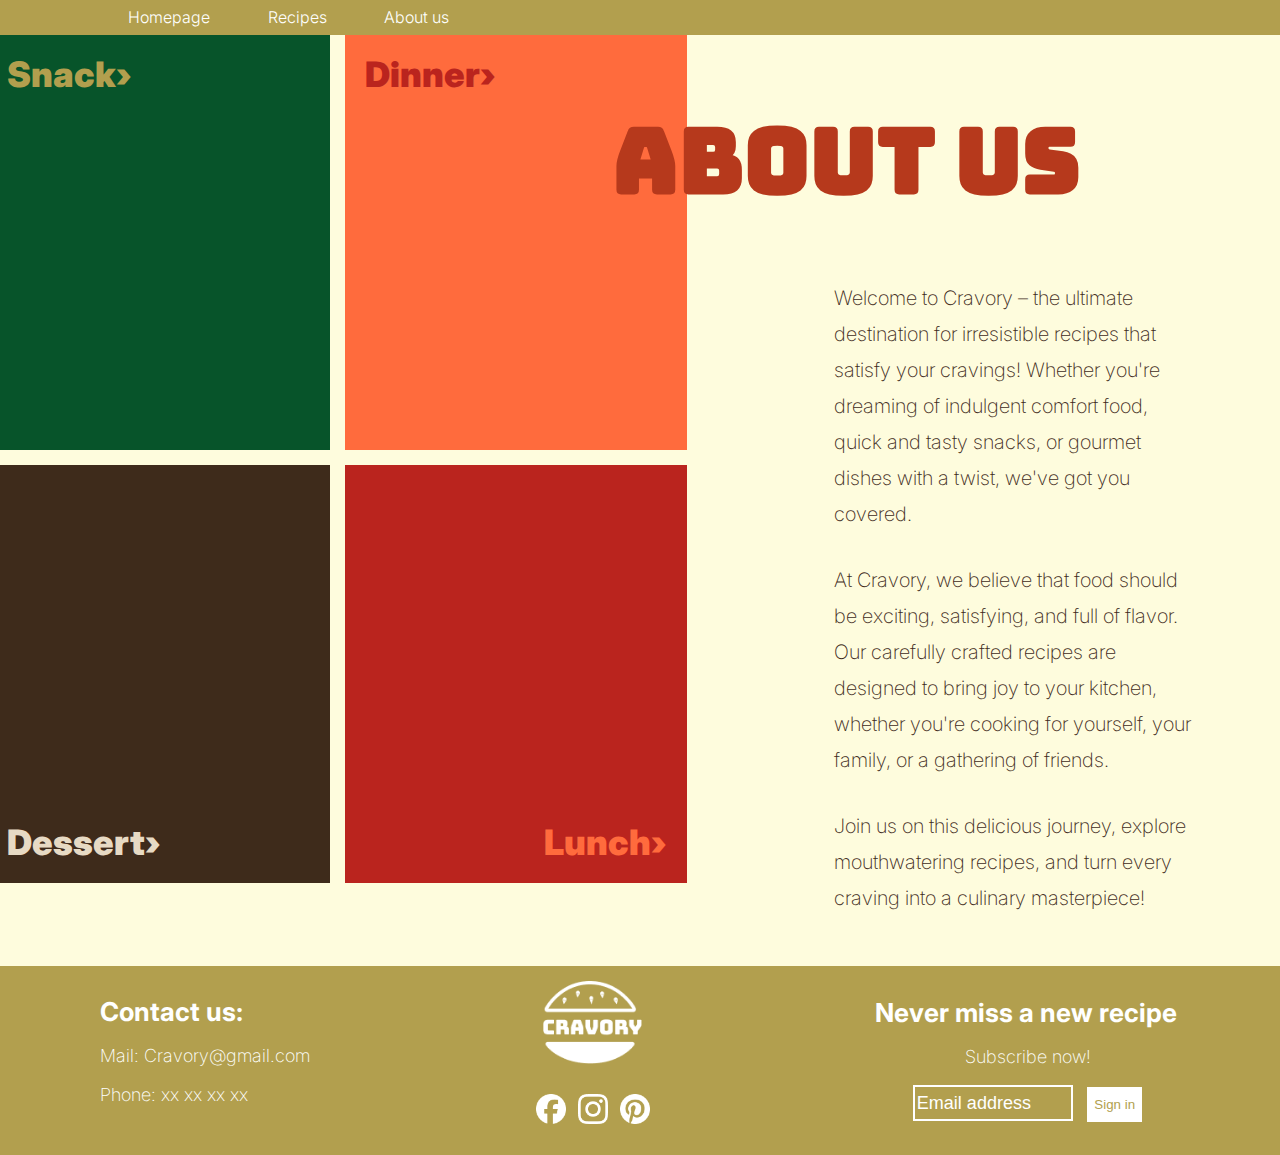
==== about_us.html @ 660bd15a "delete header" ====
<!DOCTYPE html>
<html lang="en">
  <head>
    <meta charset="UTF-8" />
    <meta name="viewport" content="width=device-width, initial-scale=1.0" />
    <title>Cravory</title>
    <link rel="stylesheet" href="base/base.css" />
    <link rel="stylesheet" href="css/about_us.css" />
    <link rel="stylesheet" href="base/footer.css" />
    <style>
      @import url("https://fonts.googleapis.com/css2?family=Inter:wght@100..900&display=swap");
      @import url("https://fonts.googleapis.com/css2?family=Bungee&display=swap");
    </style>
  </head>
  <body>
    <header>
      <nav class="menulinje">
        <ul class="menupunkter">
          <a href="index.html" class="menupunkt"><li>Homepage</li></a>
          <a href="recipes.html" class="menupunkt"><li>Recipes</li></a>
          <a href="about_us.html" class="menupunkt"><li>About us</li></a>
        </ul>
      </nav>
    </header>

    <main>
      <!-- Tekst og overskrift i højre side -->
      <div class="text-wrapper">
        <h1 class="overskrift">ABOUT US</h1>
        <div class="text-container">
          <p>
            Welcome to Cravory – the ultimate destination for irresistible
            recipes that satisfy your cravings! Whether you're dreaming of
            indulgent comfort food, quick and tasty snacks, or gourmet dishes
            with a twist, we've got you covered.
          </p>

          <p>
            At Cravory, we believe that food should be exciting, satisfying, and
            full of flavor. Our carefully crafted recipes are designed to bring
            joy to your kitchen, whether you're cooking for yourself, your
            family, or a gathering of friends.
          </p>

          <p>
            Join us on this delicious journey, explore mouthwatering recipes,
            and turn every craving into a culinary masterpiece!
          </p>
        </div>
      </div>
      <!-- Grid Container med kasser i venstre side -->
      <div class="grid-container">
        <a href="snack.html" class="grid-item snack">Snack<span>›</span></a>
        <a href="dinner.html" class="grid-item dinner">Dinner<span>›</span></a>
        <a href="dessert.html" class="grid-item dessert"
          >Dessert<span>›</span></a
        >
        <a href="lunch.html" class="grid-item lunch">Lunch<span>›</span></a>
      </div>
    </main>

    <footer>
      <div class="footer_content">
        <div class="f_left">
          <h2>Contact us:</h2>
          <p>Mail: Cravory@gmail.com</p>
          <p>Phone: xx xx xx xx</p>
        </div>

        <div class="f_mid">
          <div class="f_logo">
            <img src="./img/logo.png" alt="logo" />
          </div>
          <div class="f_icon">
            <img class="s_icon" src="./img/fbicon.png" alt="Facebook ikon" />
            <img class="s_icon" src="./img/igicon.png" alt="Instagram ikon" />
            <img class="s_icon" src="./img/picon.png" alt="Pinterest ikon" />
          </div>
        </div>

        <div class="f_right">
          <h2>Never miss a new recipe</h2>
          <p>Subscribe now!</p>
          <form action="submit_form.php" method="POST">
            <input
              type="email"
              id="email"
              placeholder="Email address"
              required
            />
            <button type="submit">Sign in</button>
          </form>
        </div>
      </div>
    </footer>
  </body>
</html>
---- base/base.css ----
body,
main {
  margin: 0;
  padding: 0;
  background-color: #fefcdd;
}

.menupunkt {
  color: white;
  text-decoration: none;
}

.menupunkter {
  list-style-type: none;
  display: flex;
  justify-content: center;
  text-align: center;
  gap: 10%;
  font-family: "Inter";
  font-weight: 300;
  line-height: 20%;
  font-size: 100%;
  padding: 0;
}

.menulinje {
  position: fixed;
  width: 100%;
  background-color: #b29f4e;
  z-index: 1000;
}

@media (min-width: 768px) {
  .menupunkter {
    gap: 5%;
    font-size: 110%;
    justify-content: left;
    padding-left: 10%;
  }
}
---- css/about_us.css ----
body,
main {
  margin: 0;
  padding: 0;
  background-color: #fefcdd;
}

/* Grid Container - Større layout */
.grid-container {
  display: grid;
  grid-template-columns: 1fr 1fr;
  grid-template-rows: 1fr 1fr;
  gap: 12px;
  width: 450px; /* Større bredde */
  height: 600px; /* Større højde */
  font-family: "Inter", sans-serif;
  font-weight: 900;
}

/* Grid Items */
.grid-item {
  display: flex;
  align-items: start;
  justify-content: left;
  padding: 20px;
  font-size: 32px; /* Større tekst */
  font-weight: bold;
  text-decoration: none;
  text-transform: uppercase;
  position: relative;
}

/* Individuelle boksfarver */
.snack {
  background-color: #07542a;
  color: #b29f4e;
  text-transform: none;
  font-weight: 900;
  font-size: 220%;
}

.dinner {
  background-color: #ff6b3d;
  color: #ba241e;
  justify-content: left;
  text-transform: none;
  font-weight: 900;
  font-size: 220%;
}

.dessert {
  background-color: #3e2b1b;
  color: #e7dac4;
  align-items: end;
  text-transform: none;
  font-weight: 900;
  font-size: 220%;
}

.lunch {
  background-color: #ba241e;
  color: #ff6b3d;
  justify-content: right;
  align-items: end;
  text-transform: none;
  font-weight: 900;
  font-size: 220%;
}

/* Tekstrotation til at matche billedet */
.snack span {
  transform: rotate(0deg);
}

.dinner span {
  transform: rotate(0deg);
}

.dessert span {
  transform: rotate(0deg);
  display: inline-block;
}

.lunch span {
  transform: rotate(0deg);
}

/* Hover-effekt */
.grid-item:hover {
  opacity: 0.8;
}

.text-container {
  max-width: 400px; /* Begrænser bredden, så teksten bliver smal */
  margin: 0;
  text-align: left; /* Holder teksten venstrejusteret */
  line-height: 1.6; /* Gør teksten mere læsbar */
  font-size: 12px; /* Lidt større skrift */
  font-family: "Inter", sans-serif;
  color: #3e2b1b; /* Mørk brun farve for bedre kontrast */
  padding: 20px;
  font-weight: 200;
}
.overskrift {
  font-family: "Bungee", sans-serif;
  font-size: 30px;
  color: #b6391c;
  margin-top: 15%;
  margin-bottom: 1px;
  text-align: left;
}
/* Tekst og overskrift er i højre side */
.text-wrapper {
  display: flex;
  flex-direction: column;
  height: 100%;
  padding-left: 10px;
  order: 2; /* Flytter tekst-sektionen til højre */
}

@media (min-width: 700px) {
  .menupunkter {
    gap: 5%;
    font-size: 100%;
  }
  body,
  html {
    margin: 0;
    padding: 0;
    width: 100vw;
    overflow-x: hidden;
  }

  /* Bytter om på rækkefølgen: tekst til højre, kasser til venstre */
  main {
    display: grid;
    grid-template-columns: 1.2fr 1fr; /* 1.2fr = tekst, 1fr = kasser */
    gap: 40px;
    align-items: start;
    width: 90vw;
    margin: 0 auto;
    padding: 0;
  }

  /* Tekst og overskrift er i højre side */
  .text-wrapper {
    display: flex;
    flex-direction: column;
    justify-content: flex-start;
    align-items: flex-start;
    height: 100%;
    padding-left: 10px;
    order: 2; /* Flytter tekst-sektionen til højre */
  }

  /* Overskrift */
  .overskrift {
    font-family: "Bungee", sans-serif;
    font-size: 90px;
    color: #b6391c;
    margin-top: 25%;
    margin-bottom: 5%;
    text-align: left;
    margin-left: -50%;
    z-index: 20;
  }

  /* Tekst-container */
  .text-container {
    max-width: 600px;
    text-align: left;
    font-size: 20px;
    font-weight: 200;
    line-height: 1.8;
  }

  .text-container p {
    margin-bottom: 30px; /* Øger mellemrum mellem afsnit */
  }

  /* Grid Container - nu i venstre side */
  .grid-container {
    display: grid;
    grid-template-columns: 1fr 1fr;
    grid-template-rows: 1fr 1fr;
    gap: 15px;
    width: 700px;
    height: 850px;
    margin-left: -11%;
    margin-top: 4.7%;
    order: 1; /* Flytter grid-container til venstre */
    font-family: "Inter", sans-serif;
    font-weight: 900;
    text-transform: none;
  }

  /* Grid Items */
}
---- base/footer.css ----
footer {
  background-color: #b29f4e;
  color: white;
  margin: 0;
}
footer h2 {
  font-family: "Inter";
  font-size: 26px;
  margin: 3px 3px 3px 0px;
  margin-top: -16px;
}
footer p {
  font-size: 18px;
  font-family: "Inter";
  font-weight: 200;
}
.s_icon {
  max-width: 30px;
  max-height: 30px;
  padding: 4px;
}
.footer_content {
  display: flex;
  justify-content: space-between;
  align-items: center;
  padding: 15px 100px 0px 100px;
}

.f_logo img {
  max-width: 100px;
  max-height: 90px;
}

.f_mid {
  display: grid;
  grid-template-columns: 1fr;
  grid-template-rows: 1fr 1fr;
  place-items: center;
}
.f_right {
  text-align: center;
}
button {
  background-color: white;
  border: 1px solid white;
  color: #b29f4e;
  height: 35px;
}
input {
  border: 2px solid white;
  background-color: #b29f4e;
  width: 50%;
  margin-right: 10px;
  height: 30px;
}
input[type="email"] {
  color: white;
  outline: none;
  font-size: 15px;
}
input::placeholder {
  font-size: 18px;
  color: white;
}
@media (width <= 1100px) {
  .f_logo img {
    max-width: 80px;
    max-height: 90px;
  }
  .s_icon {
    max-width: 23px;
  }
  .footer_content {
    padding: 15px 70px 0px 70px;
  }
  footer h2 {
    font-size: 20px;
    margin: 3px 3px 3px 0px;
  }
  footer p {
    font-size: 15px;
  }
}
@media (max-width: 768px) {
  .footer_content {
    flex-direction: column;
    align-items: flex-start;
    justify-content: flex-start;
    padding: 15px 30px 0px 30px;
    margin-top: 2.7%;
  }
  .f_mid {
    grid-template-rows: 1fr;
    order: 1;
  }
  .f_logo img {
    display: none;
  }
  .f_right {
    text-align: left;
    margin-top: 7%;
  }
  .f_left {
    margin-top: 2%;
  }
  .s_icon {
    transform: scale(1.7);
    margin: 20px 27px 15px 3px;
  }
}
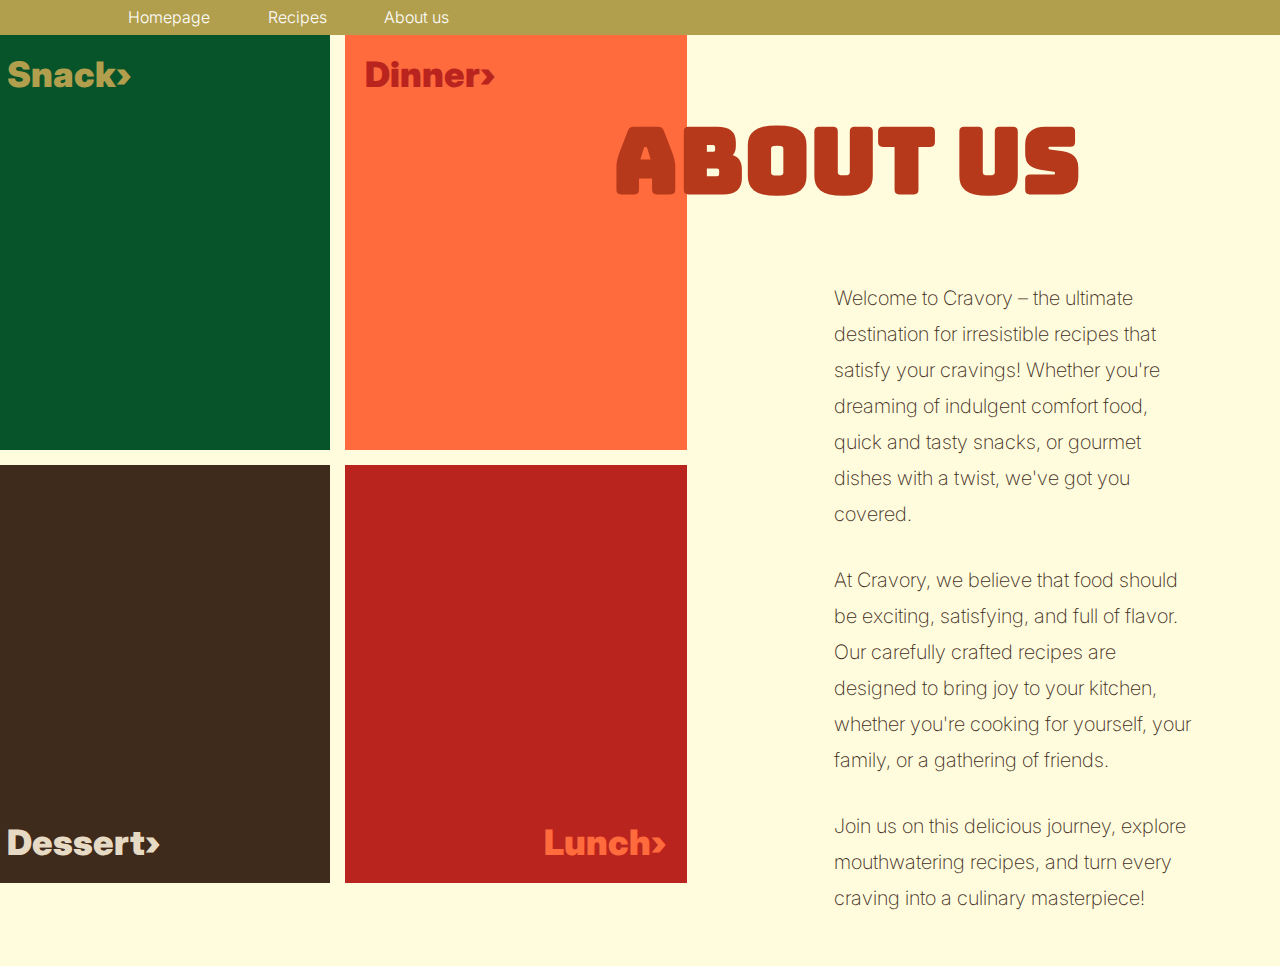
==== commit cf13f2bc: "add about us changes" ====
--- a/about_us.html
+++ b/about_us.html
@@ -6,7 +6,6 @@
     <title>Cravory</title>
     <link rel="stylesheet" href="base/base.css" />
     <link rel="stylesheet" href="css/about_us.css" />
-    <link rel="stylesheet" href="base/footer.css" />
     <style>
       @import url("https://fonts.googleapis.com/css2?family=Inter:wght@100..900&display=swap");
       @import url("https://fonts.googleapis.com/css2?family=Bungee&display=swap");
@@ -28,70 +27,24 @@
       <div class="text-wrapper">
         <h1 class="overskrift">ABOUT US</h1>
         <div class="text-container">
+          <p>Welcome to Cravory – the ultimate destination for irresistible recipes that satisfy your cravings! Whether you're dreaming of indulgent comfort food, quick and tasty snacks, or gourmet dishes with a twist, we've got you covered.</p>
+
           <p>
-            Welcome to Cravory – the ultimate destination for irresistible
-            recipes that satisfy your cravings! Whether you're dreaming of
-            indulgent comfort food, quick and tasty snacks, or gourmet dishes
-            with a twist, we've got you covered.
+            At Cravory, we believe that food should be exciting, satisfying, and full of flavor. Our carefully crafted recipes are designed to bring joy to your kitchen, whether you're cooking for yourself, your family, or a gathering of friends.
           </p>
 
-          <p>
-            At Cravory, we believe that food should be exciting, satisfying, and
-            full of flavor. Our carefully crafted recipes are designed to bring
-            joy to your kitchen, whether you're cooking for yourself, your
-            family, or a gathering of friends.
-          </p>
-
-          <p>
-            Join us on this delicious journey, explore mouthwatering recipes,
-            and turn every craving into a culinary masterpiece!
-          </p>
+          <p>Join us on this delicious journey, explore mouthwatering recipes, and turn every craving into a culinary masterpiece!</p>
         </div>
       </div>
       <!-- Grid Container med kasser i venstre side -->
       <div class="grid-container">
         <a href="snack.html" class="grid-item snack">Snack<span>›</span></a>
         <a href="dinner.html" class="grid-item dinner">Dinner<span>›</span></a>
-        <a href="dessert.html" class="grid-item dessert"
-          >Dessert<span>›</span></a
-        >
+        <a href="dessert.html" class="grid-item dessert">Dessert<span>›</span></a>
         <a href="lunch.html" class="grid-item lunch">Lunch<span>›</span></a>
       </div>
     </main>
 
-    <footer>
-      <div class="footer_content">
-        <div class="f_left">
-          <h2>Contact us:</h2>
-          <p>Mail: Cravory@gmail.com</p>
-          <p>Phone: xx xx xx xx</p>
-        </div>
-
-        <div class="f_mid">
-          <div class="f_logo">
-            <img src="./img/logo.png" alt="logo" />
-          </div>
-          <div class="f_icon">
-            <img class="s_icon" src="./img/fbicon.png" alt="Facebook ikon" />
-            <img class="s_icon" src="./img/igicon.png" alt="Instagram ikon" />
-            <img class="s_icon" src="./img/picon.png" alt="Pinterest ikon" />
-          </div>
-        </div>
-
-        <div class="f_right">
-          <h2>Never miss a new recipe</h2>
-          <p>Subscribe now!</p>
-          <form action="submit_form.php" method="POST">
-            <input
-              type="email"
-              id="email"
-              placeholder="Email address"
-              required
-            />
-            <button type="submit">Sign in</button>
-          </form>
-        </div>
-      </div>
-    </footer>
+    <footer></footer>
   </body>
 </html>
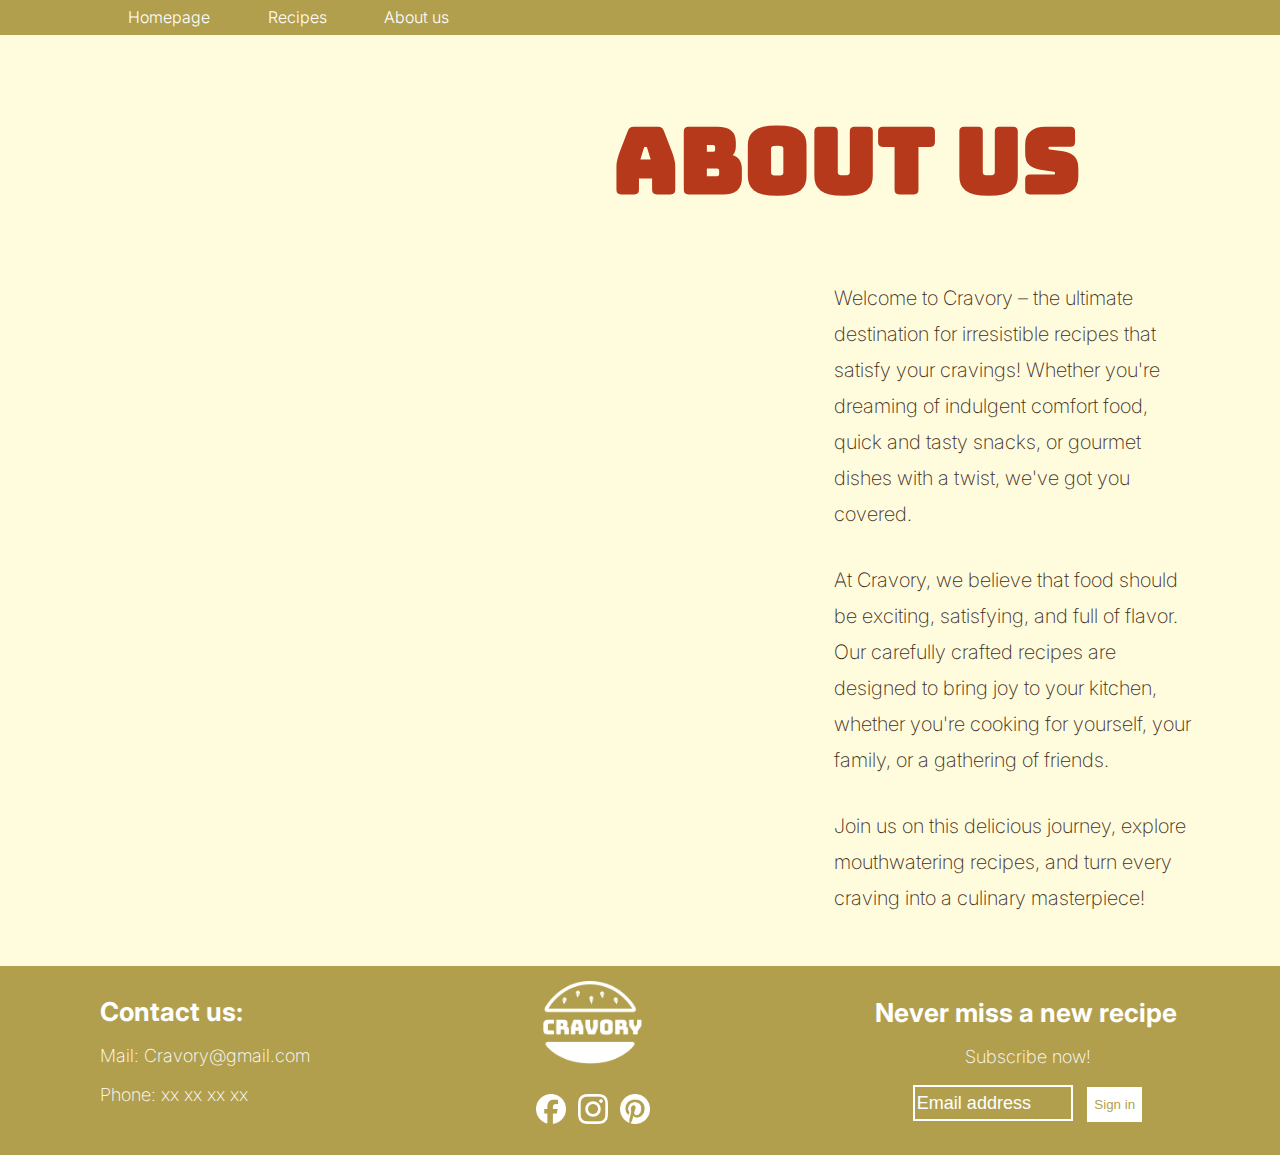
==== commit 072b5dbd: "Merge branch 'main' into nybranch" ====
--- a/about_us.html
+++ b/about_us.html
@@ -6,6 +6,7 @@
     <title>Cravory</title>
     <link rel="stylesheet" href="base/base.css" />
     <link rel="stylesheet" href="css/about_us.css" />
+    <link rel="stylesheet" href="base/footer.css" />
     <style>
       @import url("https://fonts.googleapis.com/css2?family=Inter:wght@100..900&display=swap");
       @import url("https://fonts.googleapis.com/css2?family=Bungee&display=swap");
@@ -38,13 +39,43 @@
       </div>
       <!-- Grid Container med kasser i venstre side -->
       <div class="grid-container">
-        <a href="snack.html" class="grid-item snack">Snack<span>›</span></a>
-        <a href="dinner.html" class="grid-item dinner">Dinner<span>›</span></a>
-        <a href="dessert.html" class="grid-item dessert">Dessert<span>›</span></a>
-        <a href="lunch.html" class="grid-item lunch">Lunch<span>›</span></a>
+
       </div>
     </main>
 
-    <footer></footer>
+    <footer>
+      <div class="footer_content">
+        <div class="f_left">
+          <h2>Contact us:</h2>
+          <p>Mail: Cravory@gmail.com</p>
+          <p>Phone: xx xx xx xx</p>
+        </div>
+
+        <div class="f_mid">
+          <div class="f_logo">
+            <img src="./img/logo.png" alt="logo" />
+          </div>
+          <div class="f_icon">
+            <img class="s_icon" src="./img/fbicon.png" alt="Facebook ikon" />
+            <img class="s_icon" src="./img/igicon.png" alt="Instagram ikon" />
+            <img class="s_icon" src="./img/picon.png" alt="Pinterest ikon" />
+          </div>
+        </div>
+
+        <div class="f_right">
+          <h2>Never miss a new recipe</h2>
+          <p>Subscribe now!</p>
+          <form action="submit_form.php" method="POST">
+            <input
+              type="email"
+              id="email"
+              placeholder="Email address"
+              required
+            />
+            <button type="submit">Sign in</button>
+          </form>
+        </div>
+      </div>
+    </footer>
   </body>
 </html>
--- a/base/footer.css
+++ b/base/footer.css
@@ -0,0 +1,110 @@
+footer {
+  background-color: #b29f4e;
+  color: white;
+  margin: 0;
+}
+footer h2 {
+  font-family: "Inter";
+  font-size: 26px;
+  margin: 3px 3px 3px 0px;
+  margin-top: -16px;
+}
+footer p {
+  font-size: 18px;
+  font-family: "Inter";
+  font-weight: 200;
+}
+.s_icon {
+  max-width: 30px;
+  max-height: 30px;
+  padding: 4px;
+}
+.footer_content {
+  display: flex;
+  justify-content: space-between;
+  align-items: center;
+  padding: 15px 100px 0px 100px;
+}
+
+.f_logo img {
+  max-width: 100px;
+  max-height: 90px;
+}
+
+.f_mid {
+  display: grid;
+  grid-template-columns: 1fr;
+  grid-template-rows: 1fr 1fr;
+  place-items: center;
+}
+.f_right {
+  text-align: center;
+}
+button {
+  background-color: white;
+  border: 1px solid white;
+  color: #b29f4e;
+  height: 35px;
+}
+input {
+  border: 2px solid white;
+  background-color: #b29f4e;
+  width: 50%;
+  margin-right: 10px;
+  height: 30px;
+}
+input[type="email"] {
+  color: white;
+  outline: none;
+  font-size: 15px;
+}
+input::placeholder {
+  font-size: 18px;
+  color: white;
+}
+@media (width <= 1100px) {
+  .f_logo img {
+    max-width: 80px;
+    max-height: 90px;
+  }
+  .s_icon {
+    max-width: 23px;
+  }
+  .footer_content {
+    padding: 15px 70px 0px 70px;
+  }
+  footer h2 {
+    font-size: 20px;
+    margin: 3px 3px 3px 0px;
+  }
+  footer p {
+    font-size: 15px;
+  }
+}
+@media (max-width: 768px) {
+  .footer_content {
+    flex-direction: column;
+    align-items: flex-start;
+    justify-content: flex-start;
+    padding: 15px 30px 0px 30px;
+    margin-top: 2.7%;
+  }
+  .f_mid {
+    grid-template-rows: 1fr;
+    order: 1;
+  }
+  .f_logo img {
+    display: none;
+  }
+  .f_right {
+    text-align: left;
+    margin-top: 7%;
+  }
+  .f_left {
+    margin-top: 2%;
+  }
+  .s_icon {
+    transform: scale(1.7);
+    margin: 20px 27px 15px 3px;
+  }
+}
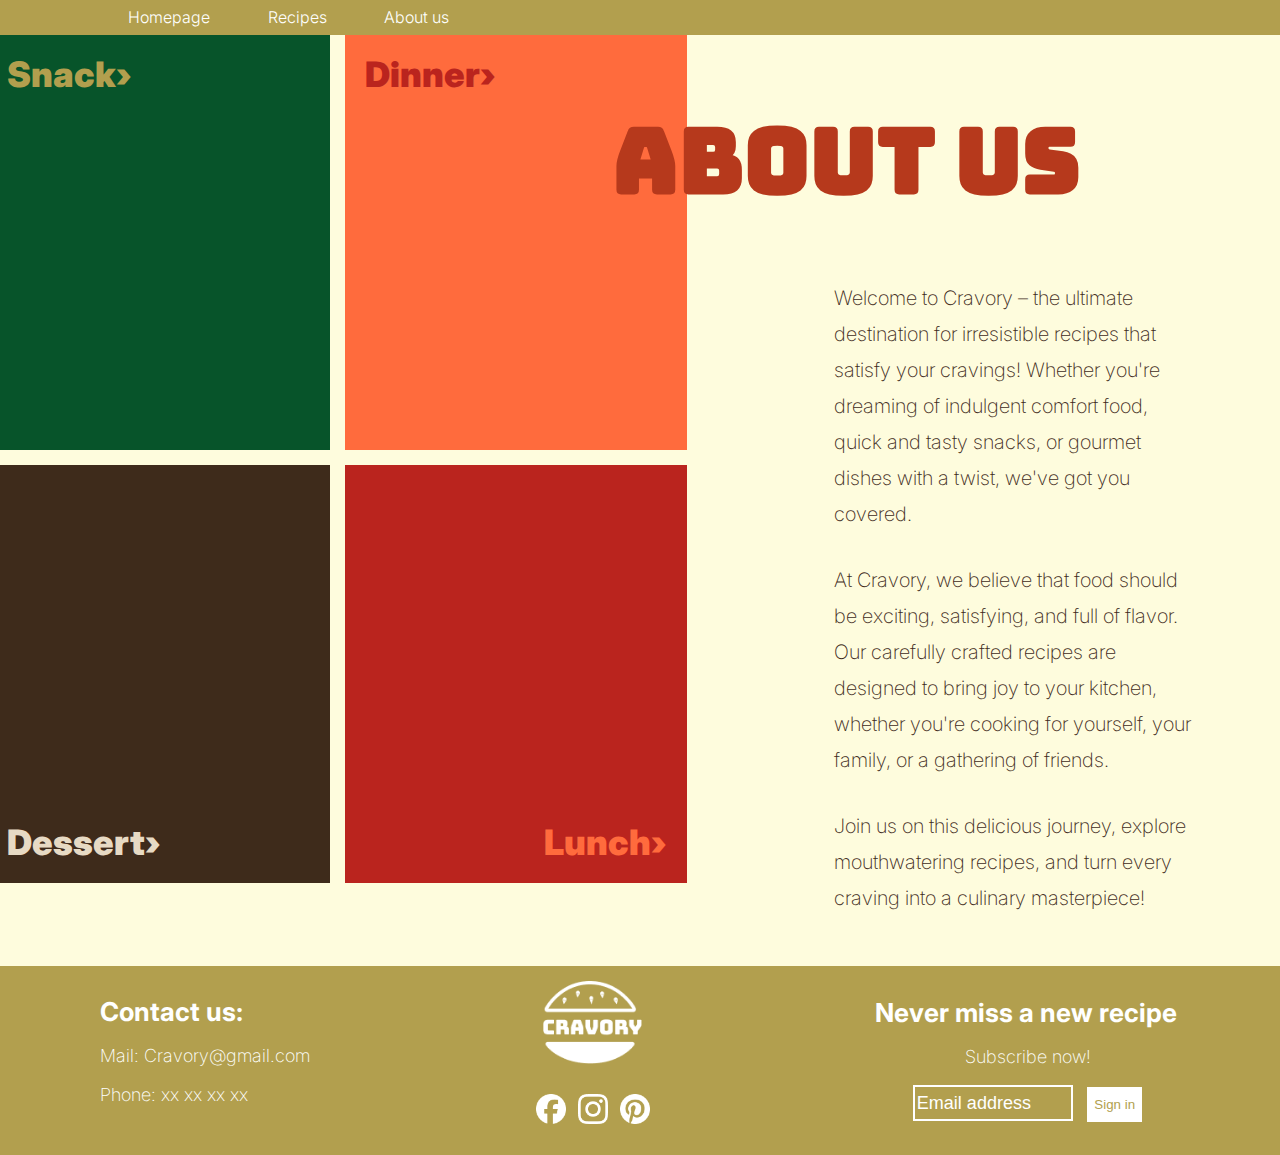
==== commit 75627a77: "recipe links sat ind" ====
--- a/about_us.html
+++ b/about_us.html
@@ -37,8 +37,16 @@
           <p>Join us on this delicious journey, explore mouthwatering recipes, and turn every craving into a culinary masterpiece!</p>
         </div>
       </div>
-      <!-- Grid Container med kasser i venstre side -->
+   
+           <!-- Grid Container med kasser i venstre side -->
       <div class="grid-container">
+        <a href="recipes.html" class="grid-item snack">Snack<span>›</span></a>
+        <a href="recipes.html" class="grid-item dinner">Dinner<span>›</span></a>
+        <a href="recipes.html" class="grid-item dessert"
+          >Dessert<span>›</span></a
+        >
+        <a href="recipes.html" class="grid-item lunch">Lunch<span>›</span></a>
+      </div>
 
       </div>
     </main>
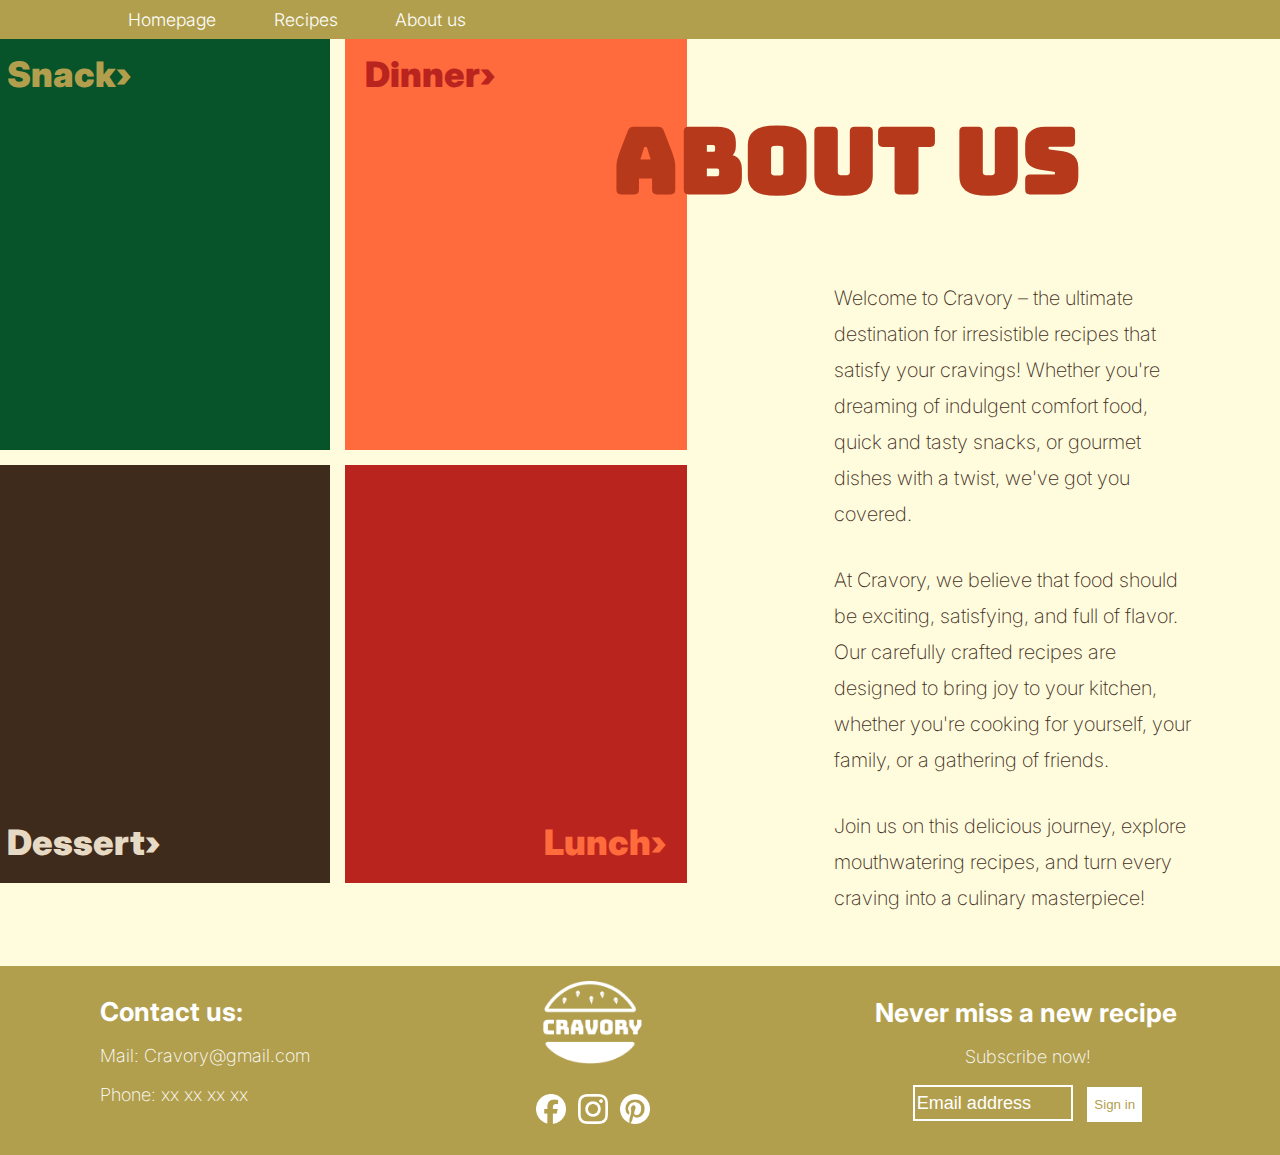
==== commit cfe7ac52: "add favicon" ====
--- a/about_us.html
+++ b/about_us.html
@@ -7,6 +7,7 @@
     <link rel="stylesheet" href="base/base.css" />
     <link rel="stylesheet" href="css/about_us.css" />
     <link rel="stylesheet" href="base/footer.css" />
+    <link rel="icon" type="image/png" href="img/favicon-32x32.png" />
     <style>
       @import url("https://fonts.googleapis.com/css2?family=Inter:wght@100..900&display=swap");
       @import url("https://fonts.googleapis.com/css2?family=Bungee&display=swap");
--- a/css/about_us.css
+++ b/css/about_us.css
@@ -119,10 +119,6 @@
 }
 
 @media (min-width: 700px) {
-  .menupunkter {
-    gap: 5%;
-    font-size: 100%;
-  }
   body,
   html {
     margin: 0;
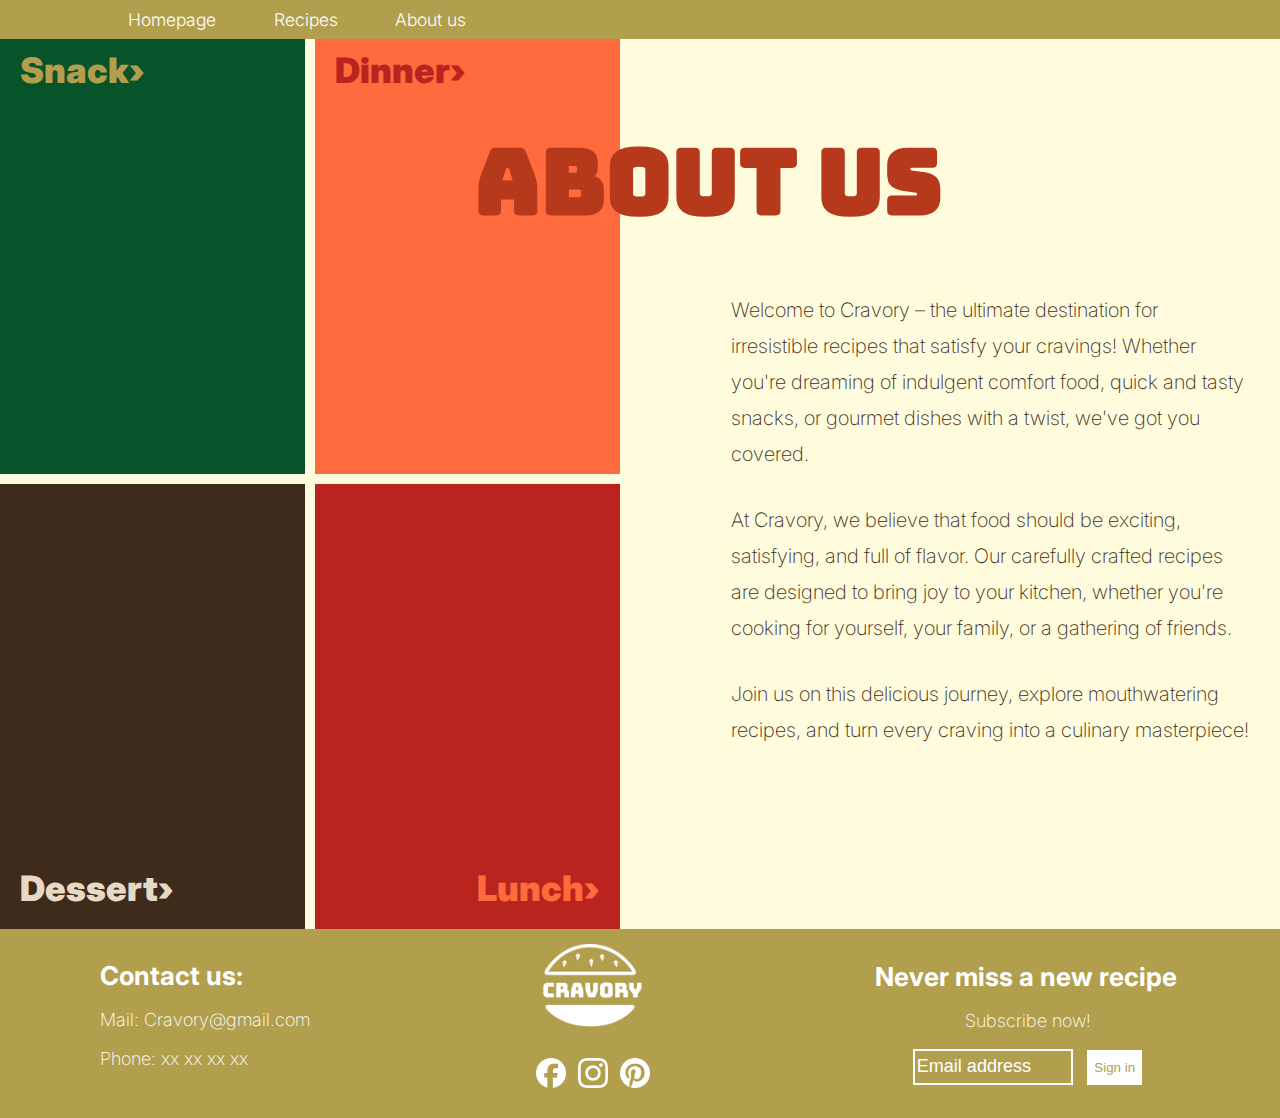
==== commit 320259ca: "change about us" ====
--- a/about_us.html
+++ b/about_us.html
@@ -25,31 +25,28 @@
     </header>
 
     <main>
-      <!-- Tekst og overskrift i højre side -->
-      <div class="text-wrapper">
-        <h1 class="overskrift">ABOUT US</h1>
-        <div class="text-container">
-          <p>Welcome to Cravory – the ultimate destination for irresistible recipes that satisfy your cravings! Whether you're dreaming of indulgent comfort food, quick and tasty snacks, or gourmet dishes with a twist, we've got you covered.</p>
+      <section class="grid_container">
+        <div class="text-wrapper">
+          <h1 class="overskrift">ABOUT US</h1>
+          <div class="text-container">
+            <p>Welcome to Cravory – the ultimate destination for irresistible recipes that satisfy your cravings! Whether you're dreaming of indulgent comfort food, quick and tasty snacks, or gourmet dishes with a twist, we've got you covered.</p>
 
-          <p>
-            At Cravory, we believe that food should be exciting, satisfying, and full of flavor. Our carefully crafted recipes are designed to bring joy to your kitchen, whether you're cooking for yourself, your family, or a gathering of friends.
-          </p>
+            <p>
+              At Cravory, we believe that food should be exciting, satisfying, and full of flavor. Our carefully crafted recipes are designed to bring joy to your kitchen, whether you're cooking for yourself, your family, or a gathering of friends.
+            </p>
 
-          <p>Join us on this delicious journey, explore mouthwatering recipes, and turn every craving into a culinary masterpiece!</p>
+            <p>Join us on this delicious journey, explore mouthwatering recipes, and turn every craving into a culinary masterpiece!</p>
+          </div>
         </div>
-      </div>
-   
-           <!-- Grid Container med kasser i venstre side -->
-      <div class="grid-container">
-        <a href="recipes.html" class="grid-item snack">Snack<span>›</span></a>
-        <a href="recipes.html" class="grid-item dinner">Dinner<span>›</span></a>
-        <a href="recipes.html" class="grid-item dessert"
-          >Dessert<span>›</span></a
-        >
-        <a href="recipes.html" class="grid-item lunch">Lunch<span>›</span></a>
-      </div>
 
-      </div>
+        <!-- Grid Container med kasser i venstre side -->
+        <div class="grid-container">
+          <a href="recipes.html" class="grid-item snack">Snack<span>›</span></a>
+          <a href="recipes.html" class="grid-item dinner">Dinner<span>›</span></a>
+          <a href="recipes.html" class="grid-item dessert">Dessert<span>›</span></a>
+          <a href="recipes.html" class="grid-item lunch">Lunch<span>›</span></a>
+        </div>
+      </section>
     </main>
 
     <footer>
@@ -75,12 +72,7 @@
           <h2>Never miss a new recipe</h2>
           <p>Subscribe now!</p>
           <form action="submit_form.php" method="POST">
-            <input
-              type="email"
-              id="email"
-              placeholder="Email address"
-              required
-            />
+            <input type="email" id="email" placeholder="Email address" required />
             <button type="submit">Sign in</button>
           </form>
         </div>
--- a/css/about_us.css
+++ b/css/about_us.css
@@ -11,7 +11,7 @@
   grid-template-columns: 1fr 1fr;
   grid-template-rows: 1fr 1fr;
   gap: 12px;
-  width: 450px; /* Større bredde */
+  width: 100%; /* Større bredde */
   height: 600px; /* Større højde */
   font-family: "Inter", sans-serif;
   font-weight: 900;
@@ -91,22 +91,25 @@
 }
 
 .text-container {
-  max-width: 400px; /* Begrænser bredden, så teksten bliver smal */
+  max-width: 100%; /* Begrænser bredden, så teksten bliver smal */
   margin: 0;
   text-align: left; /* Holder teksten venstrejusteret */
   line-height: 1.6; /* Gør teksten mere læsbar */
-  font-size: 12px; /* Lidt større skrift */
+  font-size: 15px; /* Lidt større skrift */
   font-family: "Inter", sans-serif;
   color: #3e2b1b; /* Mørk brun farve for bedre kontrast */
-  padding: 20px;
+  padding-left: 10%;
+  padding-right: 5%;
+  padding-bottom: 10%;
   font-weight: 200;
 }
 .overskrift {
   font-family: "Bungee", sans-serif;
-  font-size: 30px;
+  font-size: 250%;
   color: #b6391c;
   margin-top: 15%;
-  margin-bottom: 1px;
+  margin-bottom: 1%;
+  margin-left: 4%;
   text-align: left;
 }
 /* Tekst og overskrift er i højre side */
@@ -128,12 +131,12 @@
   }
 
   /* Bytter om på rækkefølgen: tekst til højre, kasser til venstre */
-  main {
+  .grid_container {
     display: grid;
-    grid-template-columns: 1.2fr 1fr; /* 1.2fr = tekst, 1fr = kasser */
+    grid-template-columns: 1fr 1fr;
     gap: 40px;
-    align-items: start;
-    width: 90vw;
+
+    width: 100%;
     margin: 0 auto;
     padding: 0;
   }
@@ -154,16 +157,16 @@
     font-family: "Bungee", sans-serif;
     font-size: 90px;
     color: #b6391c;
-    margin-top: 25%;
+    margin-top: 20%;
     margin-bottom: 5%;
     text-align: left;
-    margin-left: -50%;
+    margin-left: -32%;
     z-index: 20;
   }
 
   /* Tekst-container */
   .text-container {
-    max-width: 600px;
+    max-width: 100%;
     text-align: left;
     font-size: 20px;
     font-weight: 200;
@@ -179,12 +182,11 @@
     display: grid;
     grid-template-columns: 1fr 1fr;
     grid-template-rows: 1fr 1fr;
-    gap: 15px;
-    width: 700px;
-    height: 850px;
-    margin-left: -11%;
+    gap: 10px;
+    width: 100%;
+    height: 900px;
     margin-top: 4.7%;
-    order: 1; /* Flytter grid-container til venstre */
+
     font-family: "Inter", sans-serif;
     font-weight: 900;
     text-transform: none;
--- a/base/footer.css
+++ b/base/footer.css
@@ -87,7 +87,6 @@
     align-items: flex-start;
     justify-content: flex-start;
     padding: 15px 30px 0px 30px;
-    margin-top: 2.7%;
   }
   .f_mid {
     grid-template-rows: 1fr;
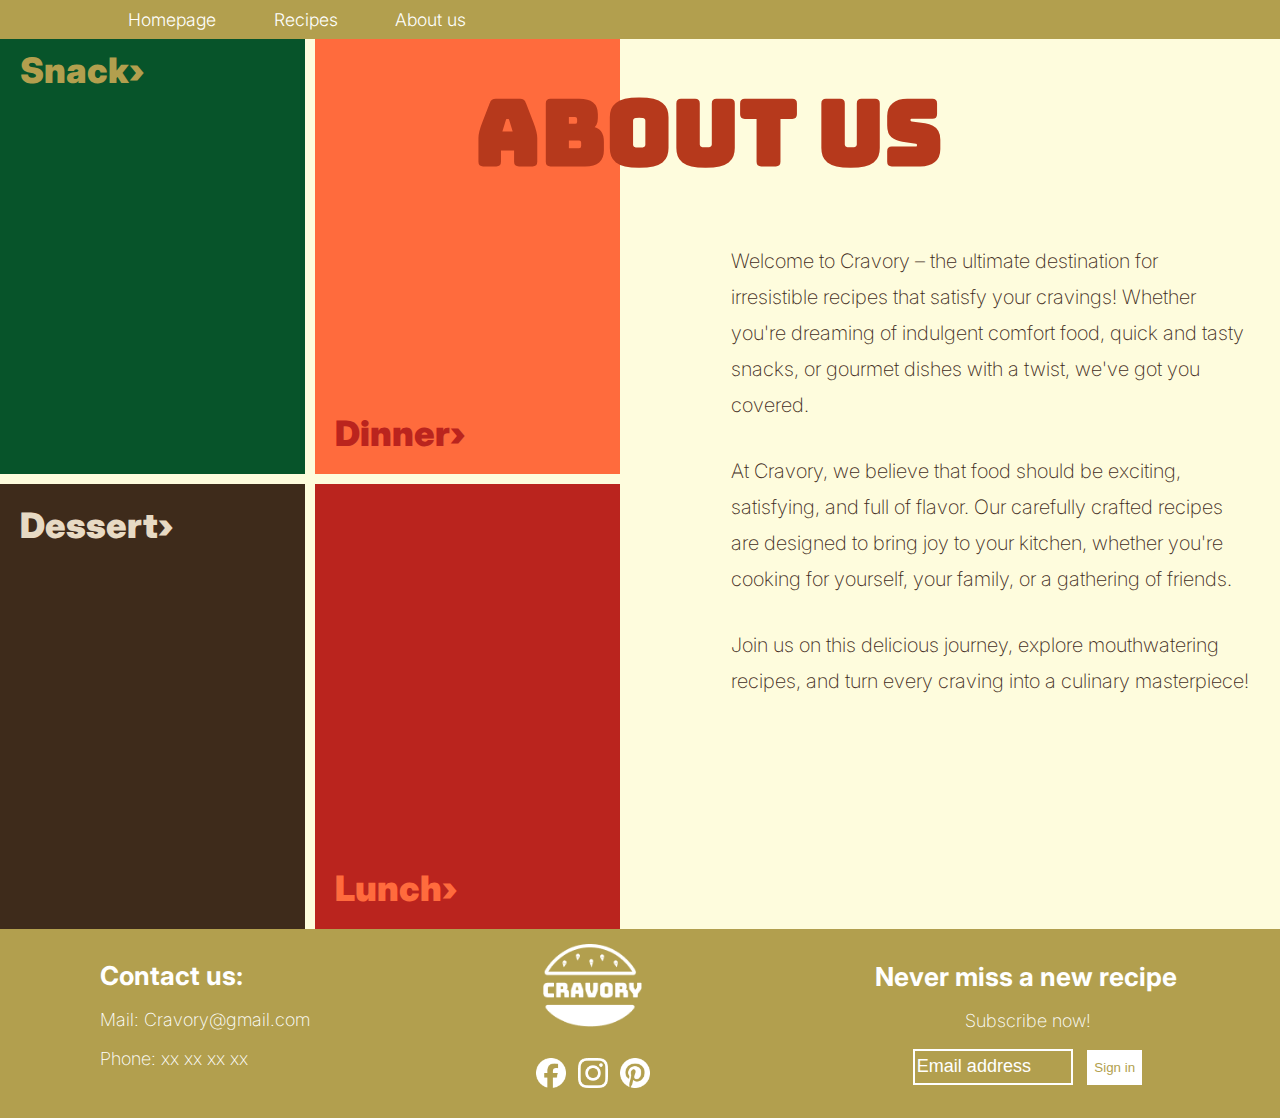
==== commit 15e77739: "change mistakes from validator" ====
--- a/about_us.html
+++ b/about_us.html
@@ -17,9 +17,9 @@
     <header>
       <nav class="menulinje">
         <ul class="menupunkter">
-          <a href="index.html" class="menupunkt"><li>Homepage</li></a>
-          <a href="recipes.html" class="menupunkt"><li>Recipes</li></a>
-          <a href="about_us.html" class="menupunkt"><li>About us</li></a>
+          <li><a href="index.html" class="menupunkt">Homepage</a></li>
+          <li><a href="recipes.html" class="menupunkt">Recipes</a></li>
+          <li><a href="about_us.html" class="menupunkt">About us</a></li>
         </ul>
       </nav>
     </header>
--- a/css/about_us.css
+++ b/css/about_us.css
@@ -43,6 +43,7 @@
   background-color: #ff6b3d;
   color: #ba241e;
   justify-content: left;
+  align-items: end;
   text-transform: none;
   font-weight: 900;
   font-size: 220%;
@@ -51,7 +52,7 @@
 .dessert {
   background-color: #3e2b1b;
   color: #e7dac4;
-  align-items: end;
+
   text-transform: none;
   font-weight: 900;
   font-size: 220%;
@@ -60,7 +61,7 @@
 .lunch {
   background-color: #ba241e;
   color: #ff6b3d;
-  justify-content: right;
+  justify-content: left;
   align-items: end;
   text-transform: none;
   font-weight: 900;
@@ -95,7 +96,7 @@
   margin: 0;
   text-align: left; /* Holder teksten venstrejusteret */
   line-height: 1.6; /* Gør teksten mere læsbar */
-  font-size: 15px; /* Lidt større skrift */
+  font-size: 16px; /* Lidt større skrift */
   font-family: "Inter", sans-serif;
   color: #3e2b1b; /* Mørk brun farve for bedre kontrast */
   padding-left: 10%;
@@ -157,7 +158,7 @@
     font-family: "Bungee", sans-serif;
     font-size: 90px;
     color: #b6391c;
-    margin-top: 20%;
+    margin-top: 12%;
     margin-bottom: 5%;
     text-align: left;
     margin-left: -32%;
